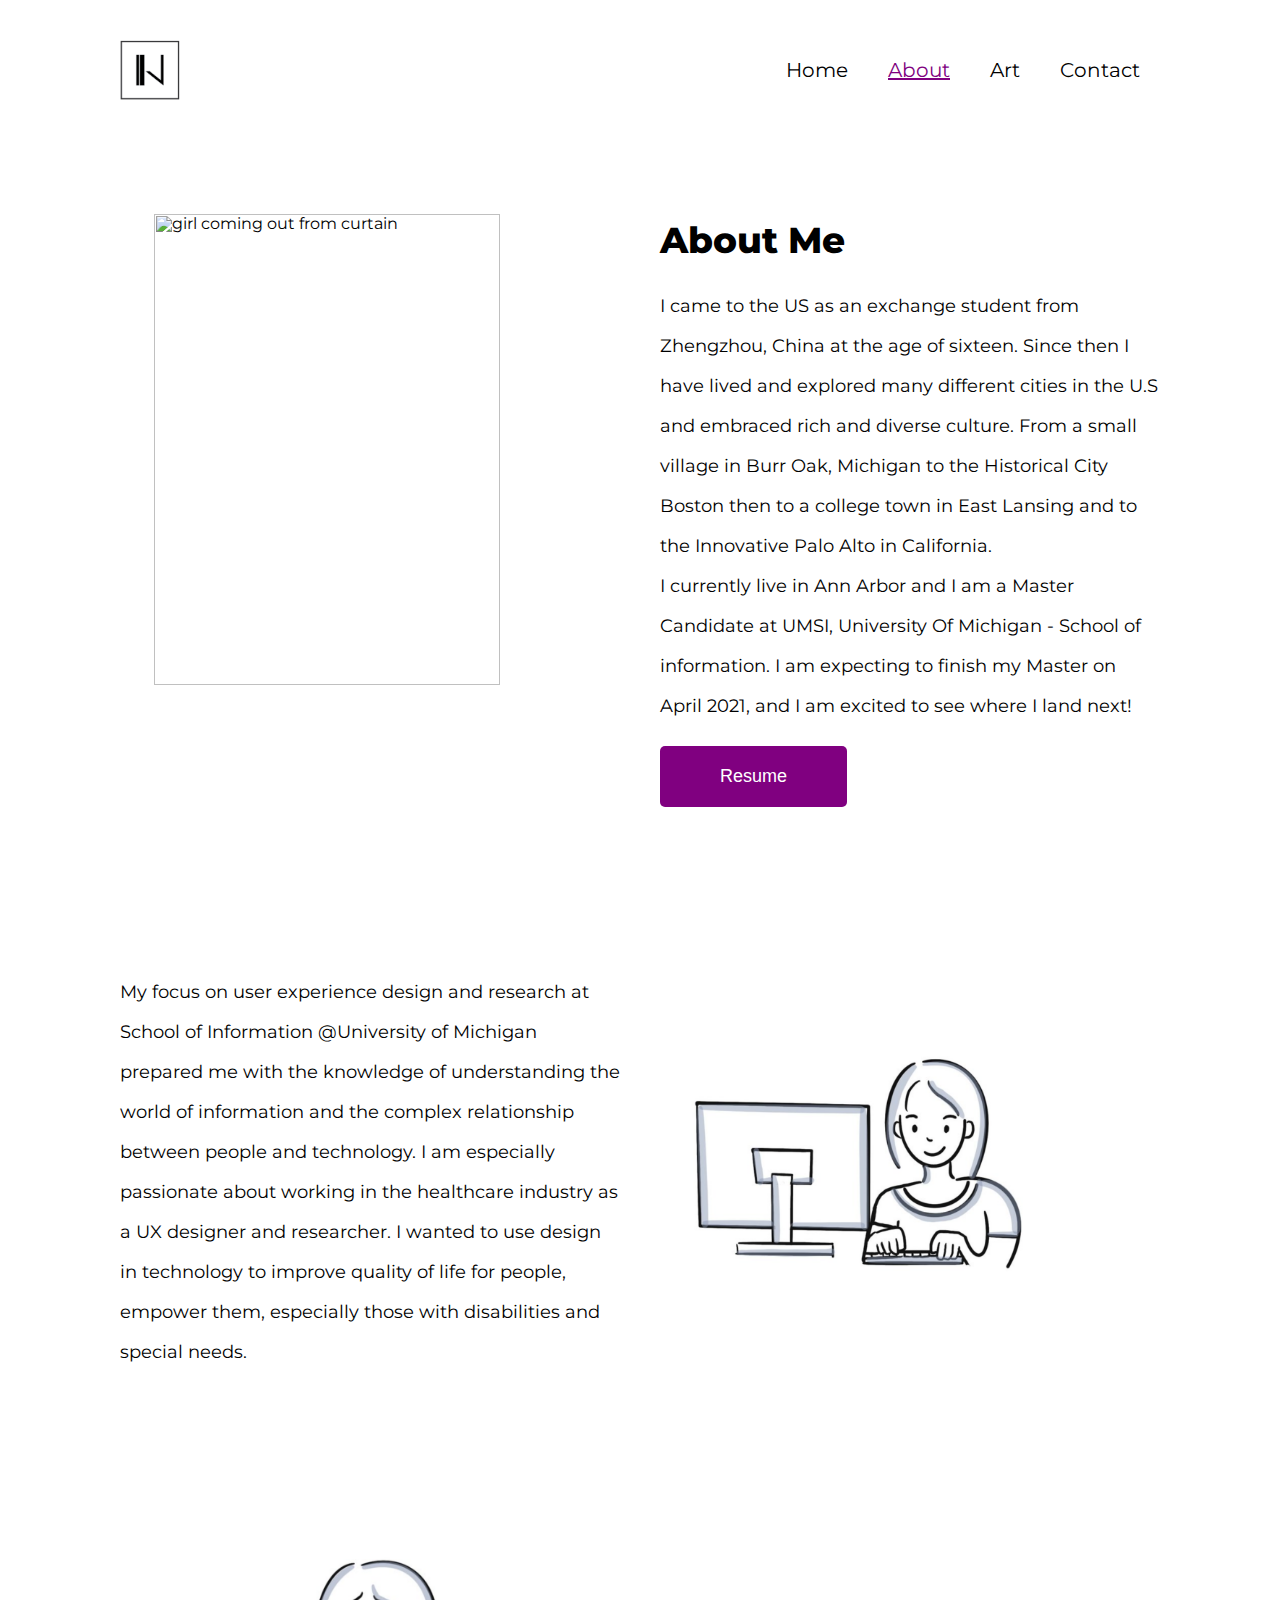
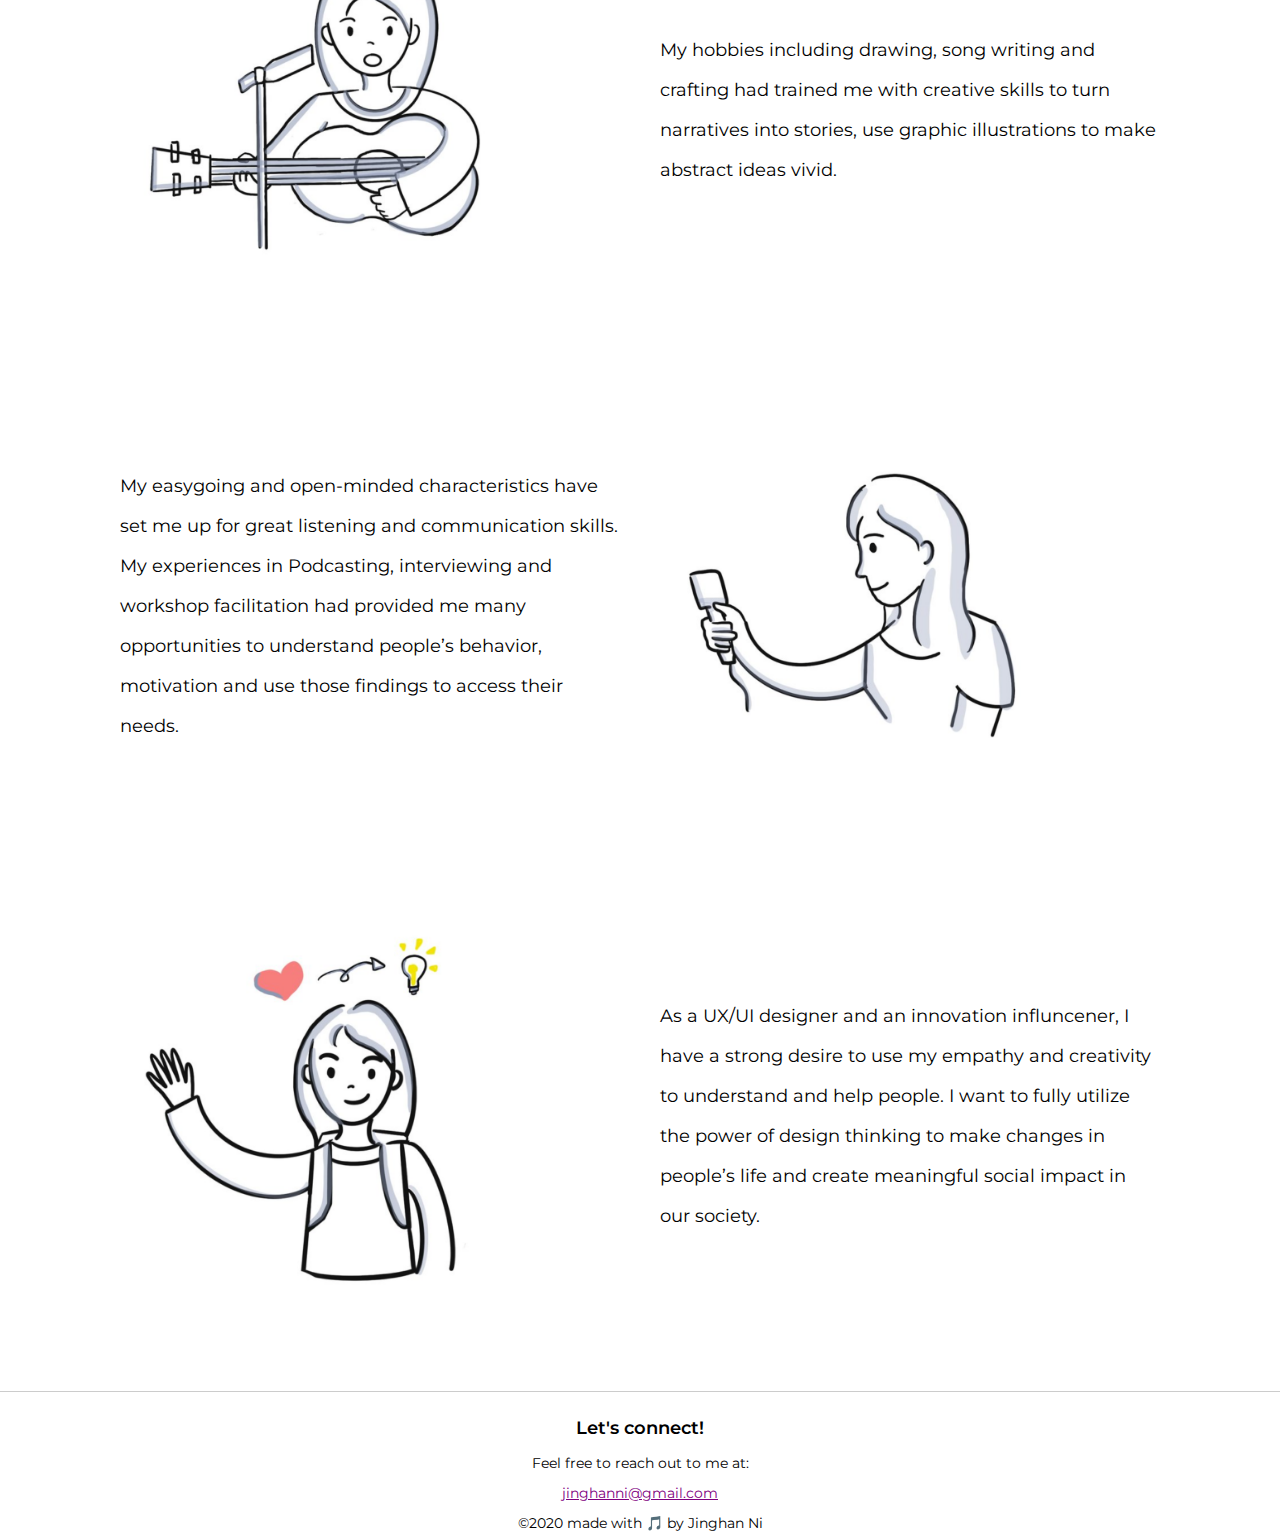
==== about.html @ 5e60c284 "Add files via upload" ====
<html lang="en">
  <head>
    <meta charset="utf-8">
    <meta name="viewport" content="width=device-width, initial-scale=1.0">
    <link rel="icon" type="image/png" href="images/logo1.png"/>
    <link rel="stylesheet" type="text/css" href="css/html5reset.css">
    <link rel="stylesheet" type="text/css" href="css/styles.css">
    <script src="https://kit.fontawesome.com/16130b3188.js" crossorigin="anonymous"></script>
    <script type="text/javascript" src="js/main.js"></script>
    <link href='https://fonts.googleapis.com/css?family=Montserrat' rel='stylesheet'>
    <title>Home</title>
  </head>
  <body>
      <a class="skip" href="#main">Skip to content</a>
      <nav id="nav-bar">
        <div class = "container">
          <img class="logo" src="images/logo1.png" alt="JN logo">
          <ul>
            <li><a href="index.html">Home</a></li>
            <li><a href="about.html" class="active">About</a></li>
            <li><a href="art.html">Art</a></li>
            <li><a href="contact.html">Contact</a></li>
          </ul>
        </div>
      </nav>
    <main id="main">
      <div class ="content">
        <img class="about" src="images/surprise.gif" alt="girl coming out from curtain">
      <div class="box">
        <header>
        <h1>About Me</h1>
      </header>
        <br>
        <h3>I came to the US as an exchange student from Zhengzhou, China at the age of sixteen. Since then I have lived and explored many different cities in the U.S and embraced rich and diverse culture. From a small village in Burr Oak, Michigan to the Historical City Boston then to a college town in East Lansing and to the Innovative Palo Alto in California. 
          <br>I currently live in Ann Arbor and I am a Master Candidate at UMSI, University Of Michigan - School of information.
           I am expecting to finish my Master on April 2021, and I am excited to see where I land next!</h3>
           <button class="button" onclick= openResume()>Resume</button>
      </div>
      <div class="box">
        <h3>My focus on user experience design and research at School of Information @University of Michigan prepared me with the knowledge of understanding the world of information and the complex relationship between people and technology. I am especially passionate about working in the healthcare industry as a UX designer and researcher. I wanted to use design in technology to improve quality of life for people, empower them, especially those with disabilities and special needs.</h3>
      </div>
      <div class="box">
        <img class="about" src="images/girl_typing.png" alt="A girl typing">
      </div>
        <div class="box">
          <img class="about" src="images/girlguitar.png" alt="A girl playing guitar">
        </div>
        <div class="box">
          <h3>My hobbies including drawing, song writing and crafting had trained me with creative skills to turn narratives into stories, use graphic illustrations to make abstract ideas vivid.</h3>
        </div>
          <div class="box">
            <h3>My easygoing and open-minded characteristics have set me up for great listening and communication skills. My experiences in  Podcasting, interviewing and workshop facilitation had provided me many opportunities to understand people’s behavior, motivation and use those findings to access their needs.</h3>
          </div> 
          <div class="box">
            <img class="about" src="images/interview.png" alt="A girl interviewing">
          </div>
            <div class="box">
            <img class="about" src="images/girlempathy.png" alt="A girl with heart and lightbulb">
            </div>
            <div class="box">
              <h3>As a UX/UI designer and an innovation influncener, I have a strong desire to use my empathy and creativity to understand and help people. I want to fully utilize the power of design thinking to make changes in people’s life and create meaningful social impact in our society. </h3>
            </div>
</div>
    </main>
    <hr>
    <footer>
    <h3 id = footer>Let's connect!</h3>
    <p>Feel free to reach out to me at:</p>
    <p><a href="mailto:jinghanni@gmail.com" class="active">jinghanni@gmail.com</a></p>
    <a href="https://www.instagram.com/jinghan_ni/" class="fab fa-instagram" target="_blank"></a>
    <a href="https://www.linkedin.com/in/jinghan-ni-13bb81132/" class="fab fa-linkedin" target="_blank"></a>
    <a href="https://github.com/Jhn1996" class="fab fa-github" target="_blank"></a>
    <p>&copy;2020 made with &#127925 by Jinghan Ni</p>
    </footer>
  </body>
</html>
---- css/styles.css ----
html{
    scroll-behavior: smooth;
}
body{
  font-family: 'Montserrat';
  margin: 0;
  padding: 0;
}
/* skip content */
a.skip{
  background: white;
  left: 0;
  padding: 6px;
  position: absolute;
  top: -40px;
  -webkit-transition: top 0.5s ease-out;
  transition: top 0.5s ease-out;
  z-index: 1;
}
a.skip:focus{
  top:0px;
}
/* Navigation bar */
#nav-bar{
  overflow: hidden;
}
.container{
  display: grid;
  padding: 20px 120px;
  grid-template-columns: 1fr repeat(4, min-content);
  margin: 20px 0px;
}
ul {
  display: grid;
  list-style: none;
  grid-template-columns: 1fr repeat(4, min-content);
  justify-content: right;
  align-items: center;
  width: 100%;
  font-size: 20px;
}
li{
  display:inline;
  padding:20px;
}
a{
  color: black;
  text-decoration: none; 
}
.active{
  color:purple;
  text-decoration: underline;
}
/* main content */
.content {
  padding: 0px 100px;
  display: grid;
  grid-template-columns: 1fr 1fr;
  grid-row-gap: 25px;
  justify-content: center;
  align-content: center;
}
/* box container */
.box {
  background-color:white;
  justify-content: center;
  align-content: center;
  padding: 20px;
  margin: 50px 0px;
}
/* homepage picture */
.portrait {
  align-self: center;
  width: 100%;
  height: auto;
  border-radius: 5px;
  box-shadow: 15px 15px rgb(175, 223, 175);
}
.logo{
  display:block;
  width: 60px;
  height: auto;
  box-shadow: none;
  float: left;
}

h1{
  color: black;
  font-size: 36px;
  text-align: left;
  line-height: 60px;
  font-weight: 800;
}

h2{
  font-size: 24px;
  text-align: left;
  font-weight: 400;
  text-decoration: none;
}

h3{
  font-size: 18px;
  line-height: 40px;
  text-align: left;
  font-weight: 400;
  text-decoration: none;
  margin: auto;
}

p{
  font-size: 14px;
  text-align: center;
  line-height: 30px;
}

span.name{
  text-align: center;
  color:purple;
  animation: color-change 1s infinite;
}

@keyframes color-change {
  0% { color: purple; }
  50% { color: plum;}
  100% { color: purple; }
}

.project{
  background-color: #FEE9E2;
  justify-content: center;
  align-content: center;
  padding: 40px;
  margin: 20px;
}
.project1{
  background-color: #DAF6F1;
  justify-content: center;
  align-content: center;
  padding: 40px 0px 40px 40px;
  margin: 20px;
}

.project-img-1{
  margin: 30px;
  display:block;
  margin-left: auto;
  margin-right: auto;
  width: 80%;
}

.project-img-2{
  margin: 30px;
  display:block;
  margin-left: auto;
  margin-right: 0;
  width: 85%;
}
.center-text{
  text-align: center;
}
.contact-title{
  text-align: center;
}

.gallery-intro{
  margin: 50px 120px;
}

.gallery{
  display: grid;
  grid-template-columns: 1fr 1fr 1fr;
  grid-template-rows:1fr 1fr 1fr;
  grid-gap: 20px;
  justify-content: center;
  align-content: center;
  margin: 0px 120px;
}
.item {
  display: block;
  margin: auto;
  max-height:300px ;
  max-width: 400px;
  align-items: center;
}
.about{
  width: 80%;
  height: auto;
  margin: auto;
}

.button{
  background-color: purple;
  border: none;
  color: white;
  padding: 20px 60px;
  text-align: center;
  text-decoration: none;
  display: inline-block;
  font-size: 18px;
  cursor: pointer;
  margin-top: 20px;
  border-radius: 5px;
} 

.parallax {
  background-image: url("../images/contact_me.JPG");
  height: 500px;
  background-attachment: fixed;
  background-position: center;
  background-repeat: no-repeat;
  background-size: cover;
}
* {box-sizing: border-box;}

input[type=text], input[type=email], select, textarea {
  width: 100%;
  padding: 12px;
  border: 1px solid #ccc;
  border-radius: 4px;
  box-sizing: border-box;
  margin-top: 6px;
  margin-bottom: 16px;
  resize: vertical;
}

input[type=submit] {
  background-color: purple;
  color: white;
  padding: 20px 60px;
  border: none;
  border-radius: 4px;
  cursor: pointer;
  font-size: 18px;
  text-align: center;
  text-decoration: none;
  display: block;
  margin-left: auto;
  margin-right: auto;
}

input[type=submit]:hover {
  background-color: rgb(75, 0, 75);
}

.contactform {
  border-radius: 5px;
  background-color: #f2f2f2;
  padding: 50px;
}

.effect {
  position: relative;
  width: 100%;
}

.overlay {
  position: absolute;
  top: 0;
  bottom: 0;
  left: 0;
  right: 0;
  height: 100%;
  width: 100%;
  opacity: 0;
  transition: .5s ease;
  background-color: purple;
}

.effect:hover .overlay {
  opacity: 0.7;
}

.text {
  color: white;
  font-size: 20px;
  position: absolute;
  top: 50%;
  left: 50%;
  -webkit-transform: translate(-50%, -50%);
  -ms-transform: translate(-50%, -50%);
  transform: translate(-50%, -50%);
  text-align: center;
}

/* footer */
#footer{
  font-size: 18px;
  line-height: 40px;
  text-align: center;
  font-weight: 600;
  text-decoration: none;
}

footer{
    text-align: center;
    left: 0;
    bottom: 0;
    width: 100%;
  }

  .fab {
    font-size: 30px;
    width: 50px;
    text-align: center;
    text-decoration: none;
    margin: 20px;
  }

@media only screen and (max-width: 600px) {
  ul{
    grid-template-columns: none;
    justify-content: center;
    font-size: 18px;
    padding: 10px;
  }
  .logo{
    display: none;
  }
  li{
    padding: 5px;
  }
  .container {
    padding: 10px;
    margin: auto;
    background-color: rgb(175, 223, 175);
  }
  .content{
    grid-template-columns: none;
    padding: 10px;
  }
  .box{
    margin: auto;
  }
  h1{
    font-size: 24px;
    line-height: 40px;
  }
  h2{
    font-size: 18px;
  }
  .gallery{
    grid-template-columns: none;
  }
  .gallery-intro{
    margin:30px;
  }
  .button{
    display: block;
    margin-left: auto;
    margin-right: auto;
  }
}
/* 
Large devices (laptops/desktops, 992px and up) */
@media only screen and (max-width: 992px) {
  ul{
    justify-content: center;
    font-size: 18px;
    padding: 10px;
  }

  li{
    padding: 10px;
  }
  .container {
    padding: 20px;
    margin: auto;
    background-color: rgb(175, 223, 175);
  }
  .content{
    padding: 20px;
  }
  .box{
    margin: auto;
  }
  h1{
    font-size: 24px;
    line-height: 40px;
  }
  h2{
    font-size: 18px;
  }
  .gallery{
    grid-template-columns: 1fr 1fr;
  }
  .gallery-intro{
    margin:30px;
  }
  .button{
    display: block;
    margin-left: auto;
    margin-right: auto;
  }
  .about{
    width: 80%;
    height: auto;
    margin: auto;
  }
}

@media screen and (prefers-reduced-motion: reduce){
  a.skip{
    /* -webkit-animation: none;
    animation: none; */
    -webkit-transition: none;
    transition: none;
  }
  span.name{
    -webkit-animation: none;
    animation: none;
    color: purple;
  }
}
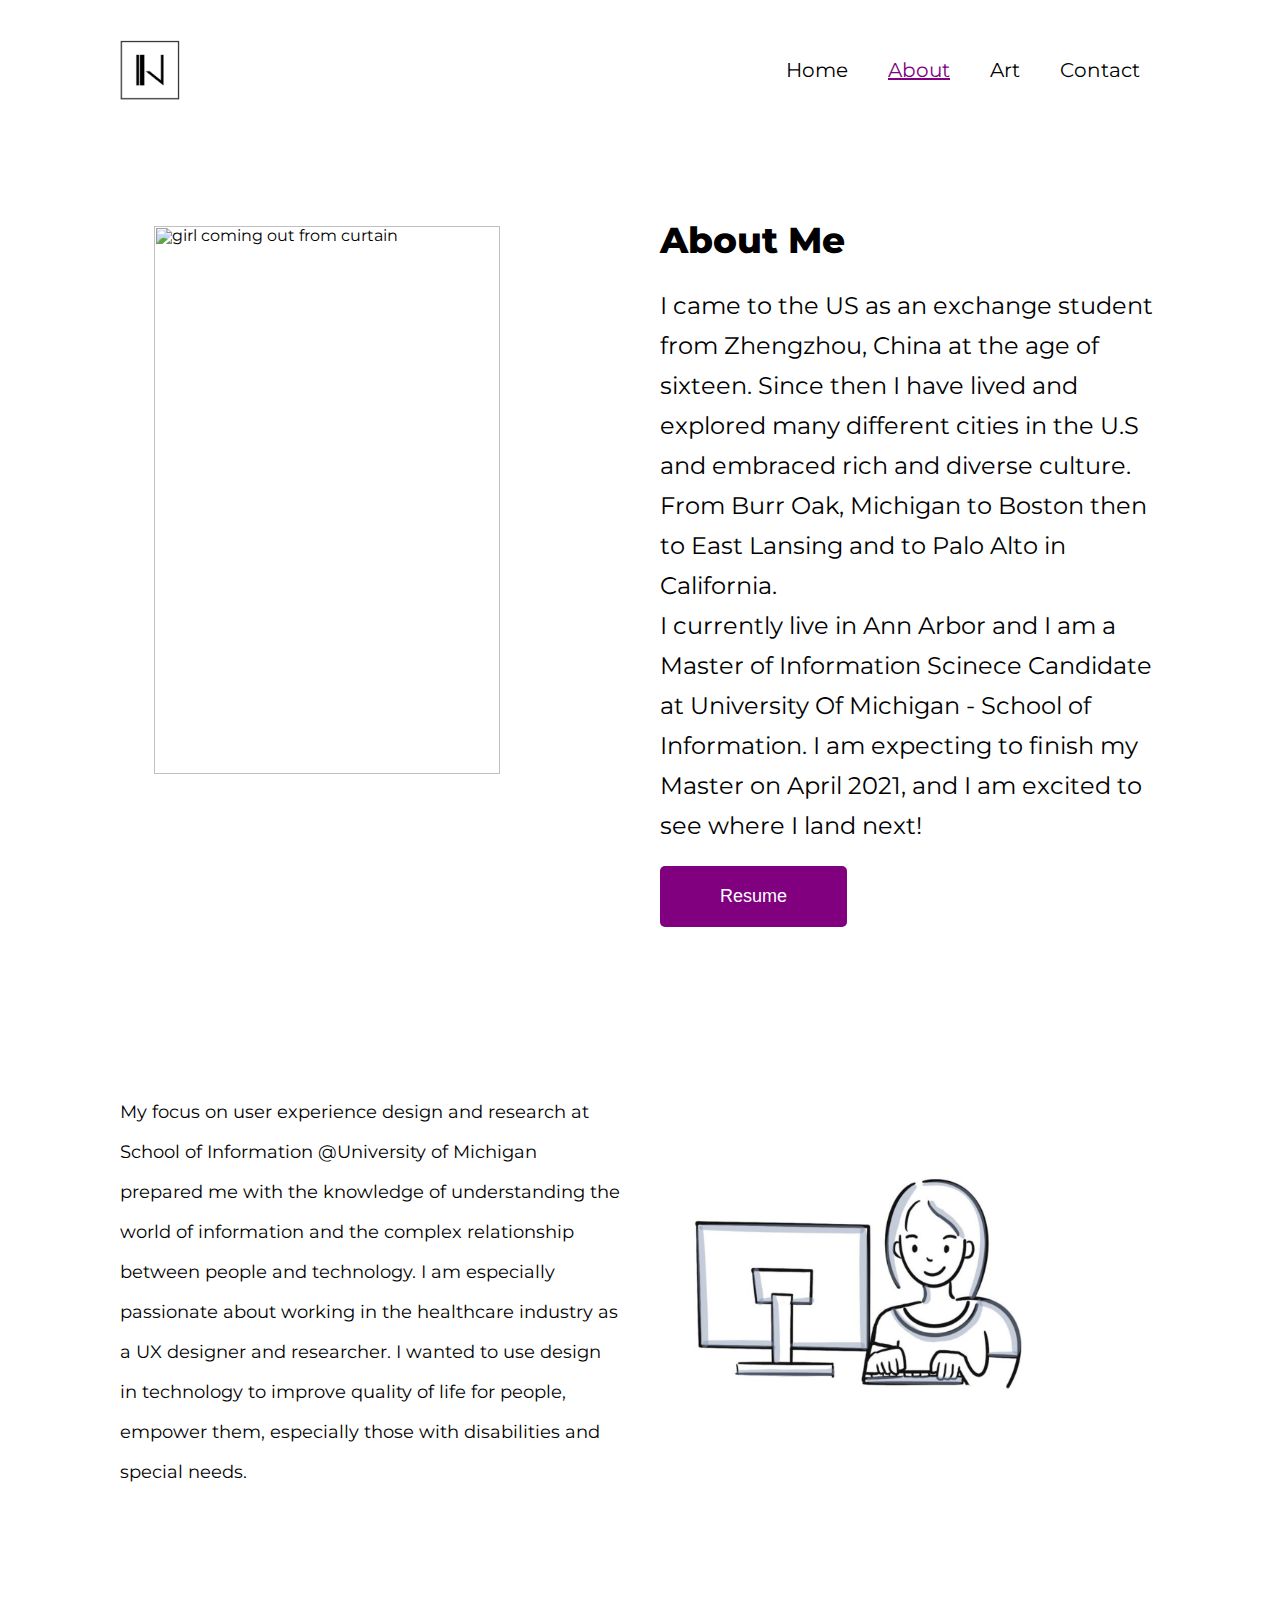
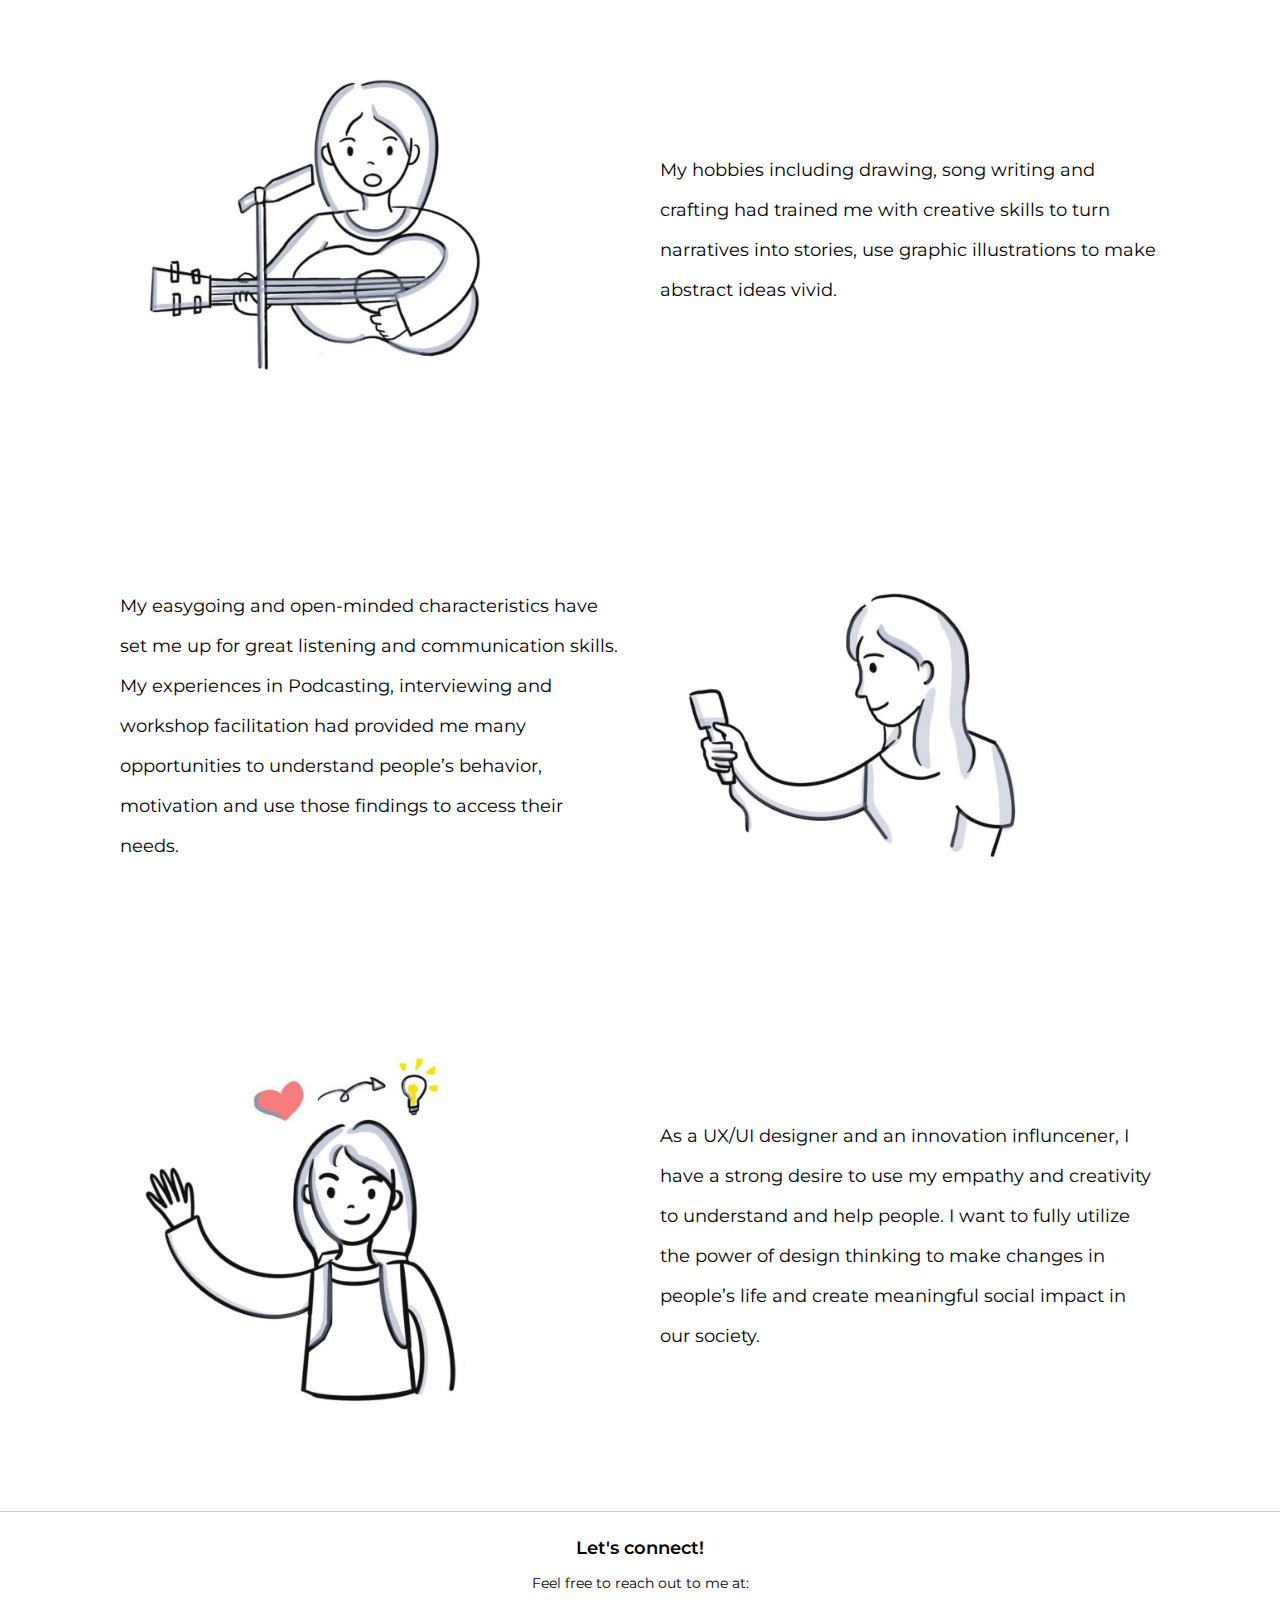
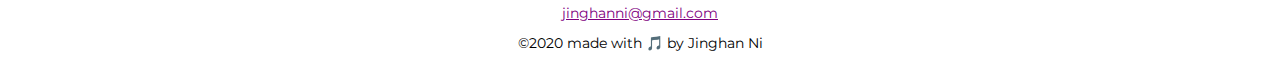
==== commit 6b69cbec: "fixed errors and implemented google analytics" ====
--- a/about.html
+++ b/about.html
@@ -1,5 +1,13 @@
 <html lang="en">
   <head>
+    <!-- Global site tag (gtag.js) - Google Analytics -->
+  <script async src="https://www.googletagmanager.com/gtag/js?id=G-M3DM9VNHZK"></script>
+  <script>
+  window.dataLayer = window.dataLayer || [];
+  function gtag(){dataLayer.push(arguments);}
+  gtag('js', new Date()); 
+  gtag('config', 'G-M3DM9VNHZK');
+  </script>
     <meta charset="utf-8">
     <meta name="viewport" content="width=device-width, initial-scale=1.0">
     <link rel="icon" type="image/png" href="images/logo1.png"/>
@@ -31,9 +39,9 @@
         <h1>About Me</h1>
       </header>
         <br>
-        <h3>I came to the US as an exchange student from Zhengzhou, China at the age of sixteen. Since then I have lived and explored many different cities in the U.S and embraced rich and diverse culture. From a small village in Burr Oak, Michigan to the Historical City Boston then to a college town in East Lansing and to the Innovative Palo Alto in California. 
-          <br>I currently live in Ann Arbor and I am a Master Candidate at UMSI, University Of Michigan - School of information.
-           I am expecting to finish my Master on April 2021, and I am excited to see where I land next!</h3>
+        <h2>I came to the US as an exchange student from Zhengzhou, China at the age of sixteen. Since then I have lived and explored many different cities in the U.S and embraced rich and diverse culture. From Burr Oak, Michigan to Boston then to East Lansing and to Palo Alto in California. 
+          <br>I currently live in Ann Arbor and I am a Master of Information Scinece Candidate at University Of Michigan - School of Information.
+           I am expecting to finish my Master on April 2021, and I am excited to see where I land next!</h2>
            <button class="button" onclick= openResume()>Resume</button>
       </div>
       <div class="box">
@@ -67,9 +75,9 @@
     <h3 id = footer>Let's connect!</h3>
     <p>Feel free to reach out to me at:</p>
     <p><a href="mailto:jinghanni@gmail.com" class="active">jinghanni@gmail.com</a></p>
-    <a href="https://www.instagram.com/jinghan_ni/" class="fab fa-instagram" target="_blank"></a>
-    <a href="https://www.linkedin.com/in/jinghan-ni-13bb81132/" class="fab fa-linkedin" target="_blank"></a>
-    <a href="https://github.com/Jhn1996" class="fab fa-github" target="_blank"></a>
+    <a href="https://www.instagram.com/jinghan_ni/" class="fab fa-instagram" target="_blank" aria-hidden="false"></a>
+    <a href="https://www.linkedin.com/in/jinghan-ni-13bb81132/" class="fab fa-linkedin" target="_blank" aria-hidden="false"></a>
+    <a href="https://github.com/Jhn1996" class="fab fa-github" target="_blank" aria-hidden="false"></a>
     <p>&copy;2020 made with &#127925 by Jinghan Ni</p>
     </footer>
   </body>
--- a/css/styles.css
+++ b/css/styles.css
@@ -95,6 +95,7 @@
 h2{
   font-size: 24px;
   text-align: left;
+  line-height: 40px;
   font-weight: 400;
   text-decoration: none;
 }
@@ -351,13 +352,13 @@
     margin-right: auto;
   }
 }
-/* 
-Large devices (laptops/desktops, 992px and up) */
+
 @media only screen and (max-width: 992px) {
   ul{
     justify-content: center;
     font-size: 18px;
     padding: 10px;
+    grid-template-columns: none;
   }
 
   li{
@@ -368,6 +369,10 @@
     margin: auto;
     background-color: rgb(175, 223, 175);
   }
+.logo{
+  display: flex;
+  align-self: center;
+}
   .content{
     padding: 20px;
   }
@@ -380,6 +385,7 @@
   }
   h2{
     font-size: 18px;
+    line-height: 30px;
   }
   .gallery{
     grid-template-columns: 1fr 1fr;
@@ -391,11 +397,6 @@
     display: block;
     margin-left: auto;
     margin-right: auto;
-  }
-  .about{
-    width: 80%;
-    height: auto;
-    margin: auto;
   }
 }
 
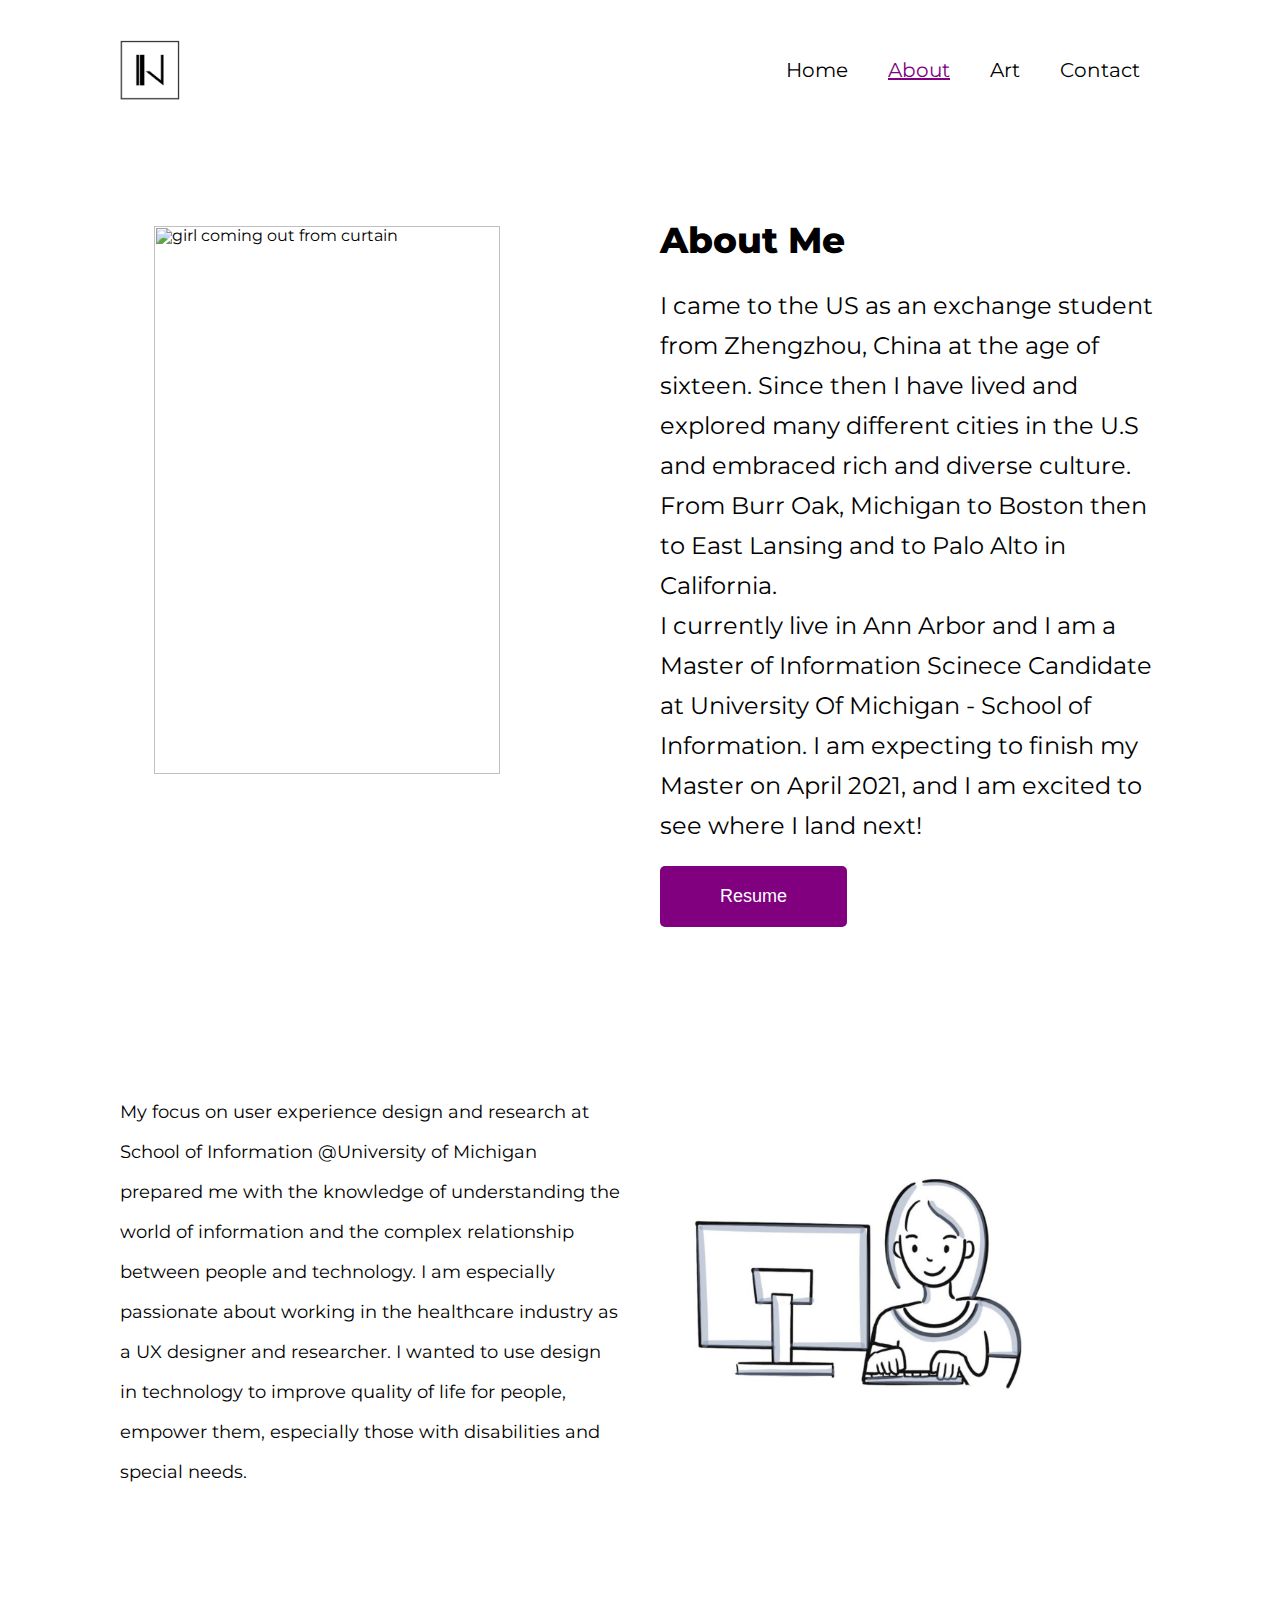
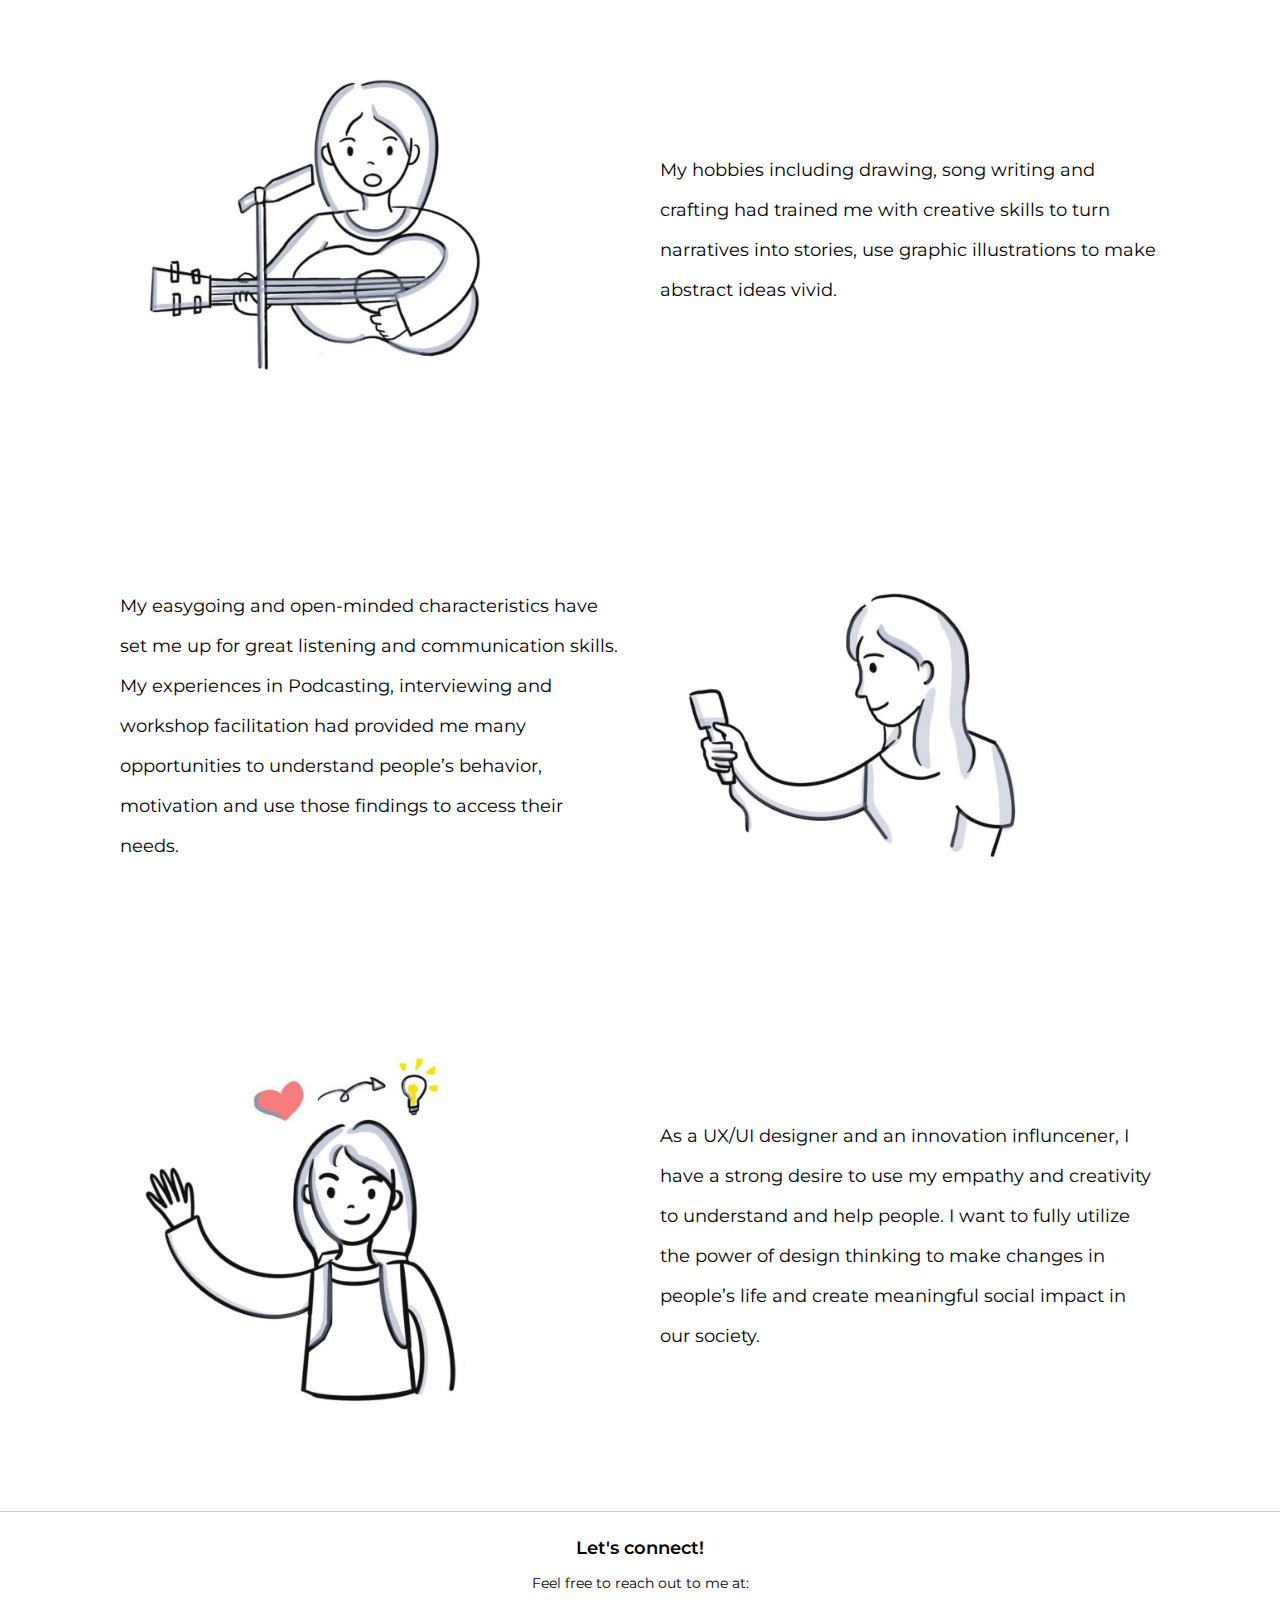
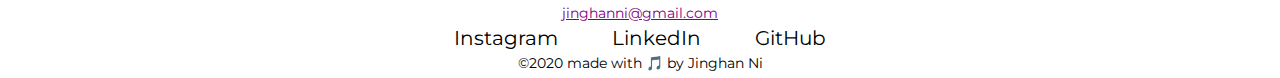
==== commit 0878f6c3: "fixed wave and axe error" ====
--- a/about.html
+++ b/about.html
@@ -75,9 +75,9 @@
     <h3 id = footer>Let's connect!</h3>
     <p>Feel free to reach out to me at:</p>
     <p><a href="mailto:jinghanni@gmail.com" class="active">jinghanni@gmail.com</a></p>
-    <a href="https://www.instagram.com/jinghan_ni/" class="fab fa-instagram" target="_blank" aria-hidden="false"></a>
-    <a href="https://www.linkedin.com/in/jinghan-ni-13bb81132/" class="fab fa-linkedin" target="_blank" aria-hidden="false"></a>
-    <a href="https://github.com/Jhn1996" class="fab fa-github" target="_blank" aria-hidden="false"></a>
+    <a href="https://www.instagram.com/jinghan_ni/" class="fab fa-instagram" target="_blank" tabindex='-1'>Instagram</a>
+    <a href="https://www.linkedin.com/in/jinghan-ni-13bb81132/" class="fab fa-linkedin" target="_blank" tabindex='-1'>LinkedIn</a>
+    <a href="https://github.com/Jhn1996" class="fab fa-github" target="_blank" tabindex='-1'>GitHub</a>
     <p>&copy;2020 made with &#127925 by Jinghan Ni</p>
     </footer>
   </body>
--- a/css/styles.css
+++ b/css/styles.css
@@ -301,11 +301,12 @@
   }
 
   .fab {
-    font-size: 30px;
-    width: 50px;
+    font-size: 20px;
+    width: auto;
     text-align: center;
     text-decoration: none;
     margin: 20px;
+    padding: 5px;
   }
 
 @media only screen and (max-width: 600px) {
